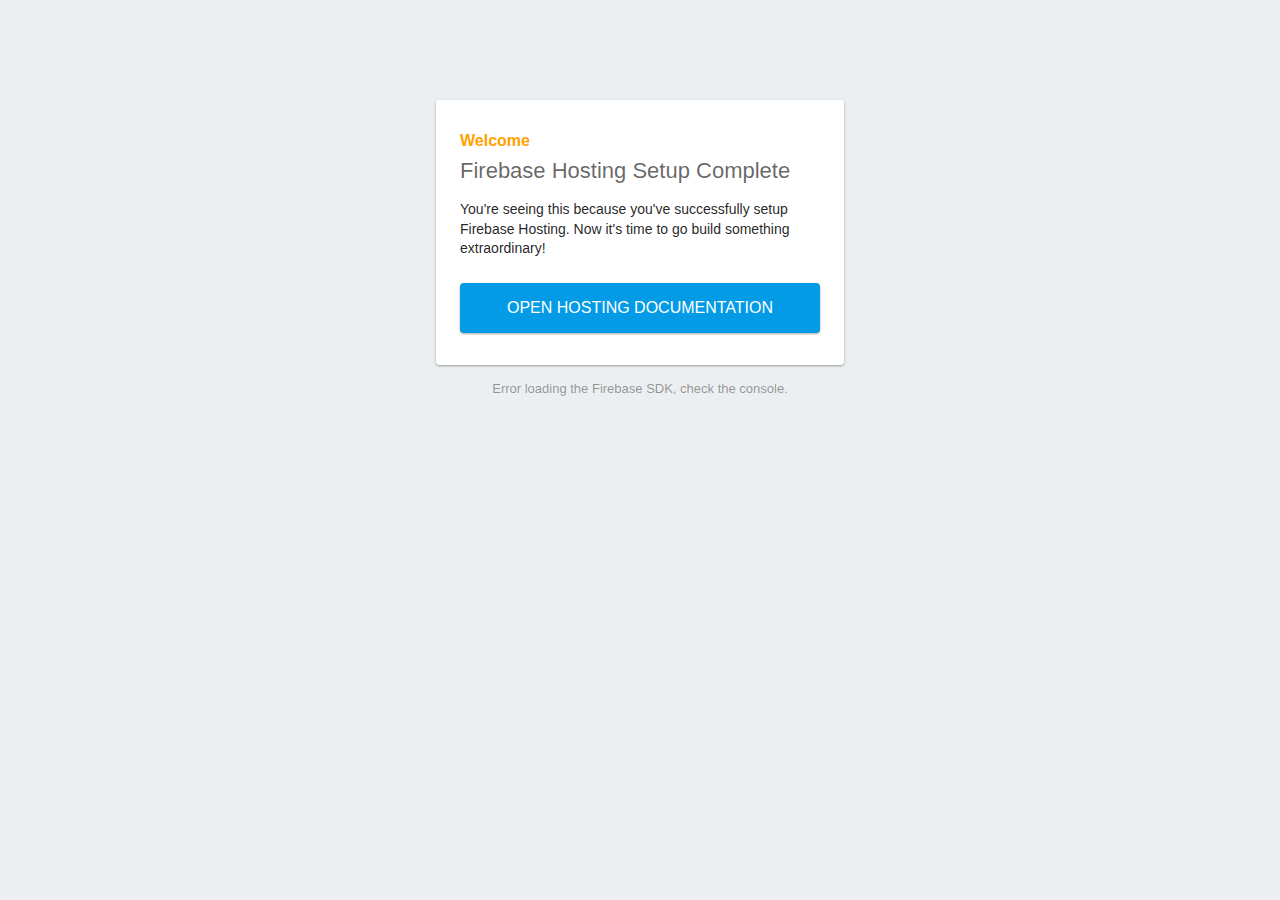
==== public/index.html @ d833c91b "updating" ====
<!DOCTYPE html>
<html>
  <head>
    <meta charset="utf-8">
    <meta name="viewport" content="width=device-width, initial-scale=1">
    <title>Welcome to Firebase Hosting</title>

    <!-- update the version number as needed -->
    <script defer src="/__/firebase/10.1.0/firebase-app-compat.js"></script>
    <!-- include only the Firebase features as you need -->
    <script defer src="/__/firebase/10.1.0/firebase-auth-compat.js"></script>
    <script defer src="/__/firebase/10.1.0/firebase-database-compat.js"></script>
    <script defer src="/__/firebase/10.1.0/firebase-firestore-compat.js"></script>
    <script defer src="/__/firebase/10.1.0/firebase-functions-compat.js"></script>
    <script defer src="/__/firebase/10.1.0/firebase-messaging-compat.js"></script>
    <script defer src="/__/firebase/10.1.0/firebase-storage-compat.js"></script>
    <script defer src="/__/firebase/10.1.0/firebase-analytics-compat.js"></script>
    <script defer src="/__/firebase/10.1.0/firebase-remote-config-compat.js"></script>
    <script defer src="/__/firebase/10.1.0/firebase-performance-compat.js"></script>
    <!-- 
      initialize the SDK after all desired features are loaded, set useEmulator to false
      to avoid connecting the SDK to running emulators.
    -->
    <script defer src="/__/firebase/init.js?useEmulator=true"></script>

    <style media="screen">
      body { background: #ECEFF1; color: rgba(0,0,0,0.87); font-family: Roboto, Helvetica, Arial, sans-serif; margin: 0; padding: 0; }
      #message { background: white; max-width: 360px; margin: 100px auto 16px; padding: 32px 24px; border-radius: 3px; }
      #message h2 { color: #ffa100; font-weight: bold; font-size: 16px; margin: 0 0 8px; }
      #message h1 { font-size: 22px; font-weight: 300; color: rgba(0,0,0,0.6); margin: 0 0 16px;}
      #message p { line-height: 140%; margin: 16px 0 24px; font-size: 14px; }
      #message a { display: block; text-align: center; background: #039be5; text-transform: uppercase; text-decoration: none; color: white; padding: 16px; border-radius: 4px; }
      #message, #message a { box-shadow: 0 1px 3px rgba(0,0,0,0.12), 0 1px 2px rgba(0,0,0,0.24); }
      #load { color: rgba(0,0,0,0.4); text-align: center; font-size: 13px; }
      @media (max-width: 600px) {
        body, #message { margin-top: 0; background: white; box-shadow: none; }
        body { border-top: 16px solid #ffa100; }
      }
    </style>
  </head>
  <body>
    <div id="message">
      <h2>Welcome</h2>
      <h1>Firebase Hosting Setup Complete</h1>
      <p>You're seeing this because you've successfully setup Firebase Hosting. Now it's time to go build something extraordinary!</p>
      <a target="_blank" href="https://firebase.google.com/docs/hosting/">Open Hosting Documentation</a>
    </div>
    <p id="load">Firebase SDK Loading&hellip;</p>

    <script>
      document.addEventListener('DOMContentLoaded', function() {
        const loadEl = document.querySelector('#load');
        // // 🔥🔥🔥🔥🔥🔥🔥🔥🔥🔥🔥🔥🔥🔥🔥🔥🔥🔥🔥🔥🔥🔥🔥🔥🔥🔥🔥🔥🔥🔥🔥
        // // The Firebase SDK is initialized and available here!
        //
        // firebase.auth().onAuthStateChanged(user => { });
        // firebase.database().ref('/path/to/ref').on('value', snapshot => { });
        // firebase.firestore().doc('/foo/bar').get().then(() => { });
        // firebase.functions().httpsCallable('yourFunction')().then(() => { });
        // firebase.messaging().requestPermission().then(() => { });
        // firebase.storage().ref('/path/to/ref').getDownloadURL().then(() => { });
        // firebase.analytics(); // call to activate
        // firebase.analytics().logEvent('tutorial_completed');
        // firebase.performance(); // call to activate
        //
        // // 🔥🔥🔥🔥🔥🔥🔥🔥🔥🔥🔥🔥🔥🔥🔥🔥🔥🔥🔥🔥🔥🔥🔥🔥🔥🔥🔥🔥🔥🔥🔥

        try {
          let app = firebase.app();
          let features = [
            'auth', 
            'database', 
            'firestore',
            'functions',
            'messaging', 
            'storage', 
            'analytics', 
            'remoteConfig',
            'performance',
          ].filter(feature => typeof app[feature] === 'function');
          loadEl.textContent = `Firebase SDK loaded with ${features.join(', ')}`;
        } catch (e) {
          console.error(e);
          loadEl.textContent = 'Error loading the Firebase SDK, check the console.';
        }
      });
    </script>
  </body>
</html>
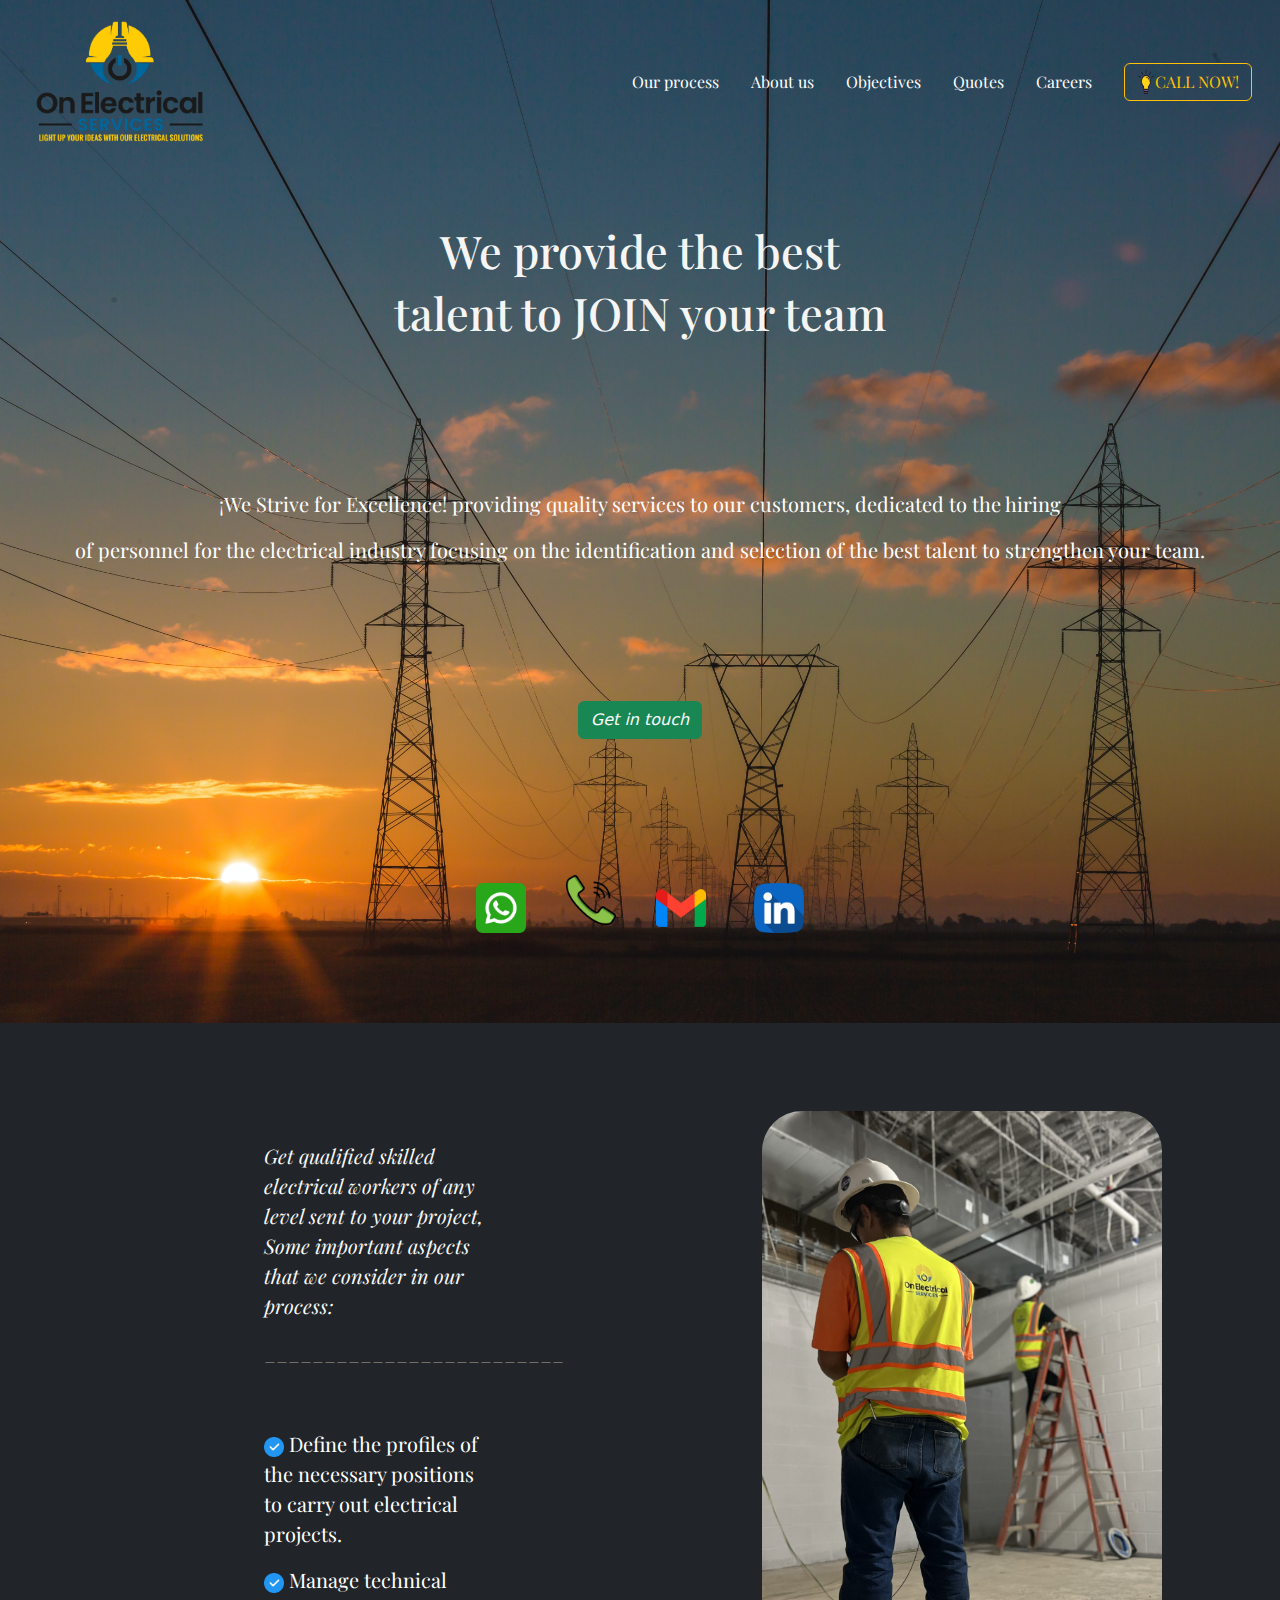
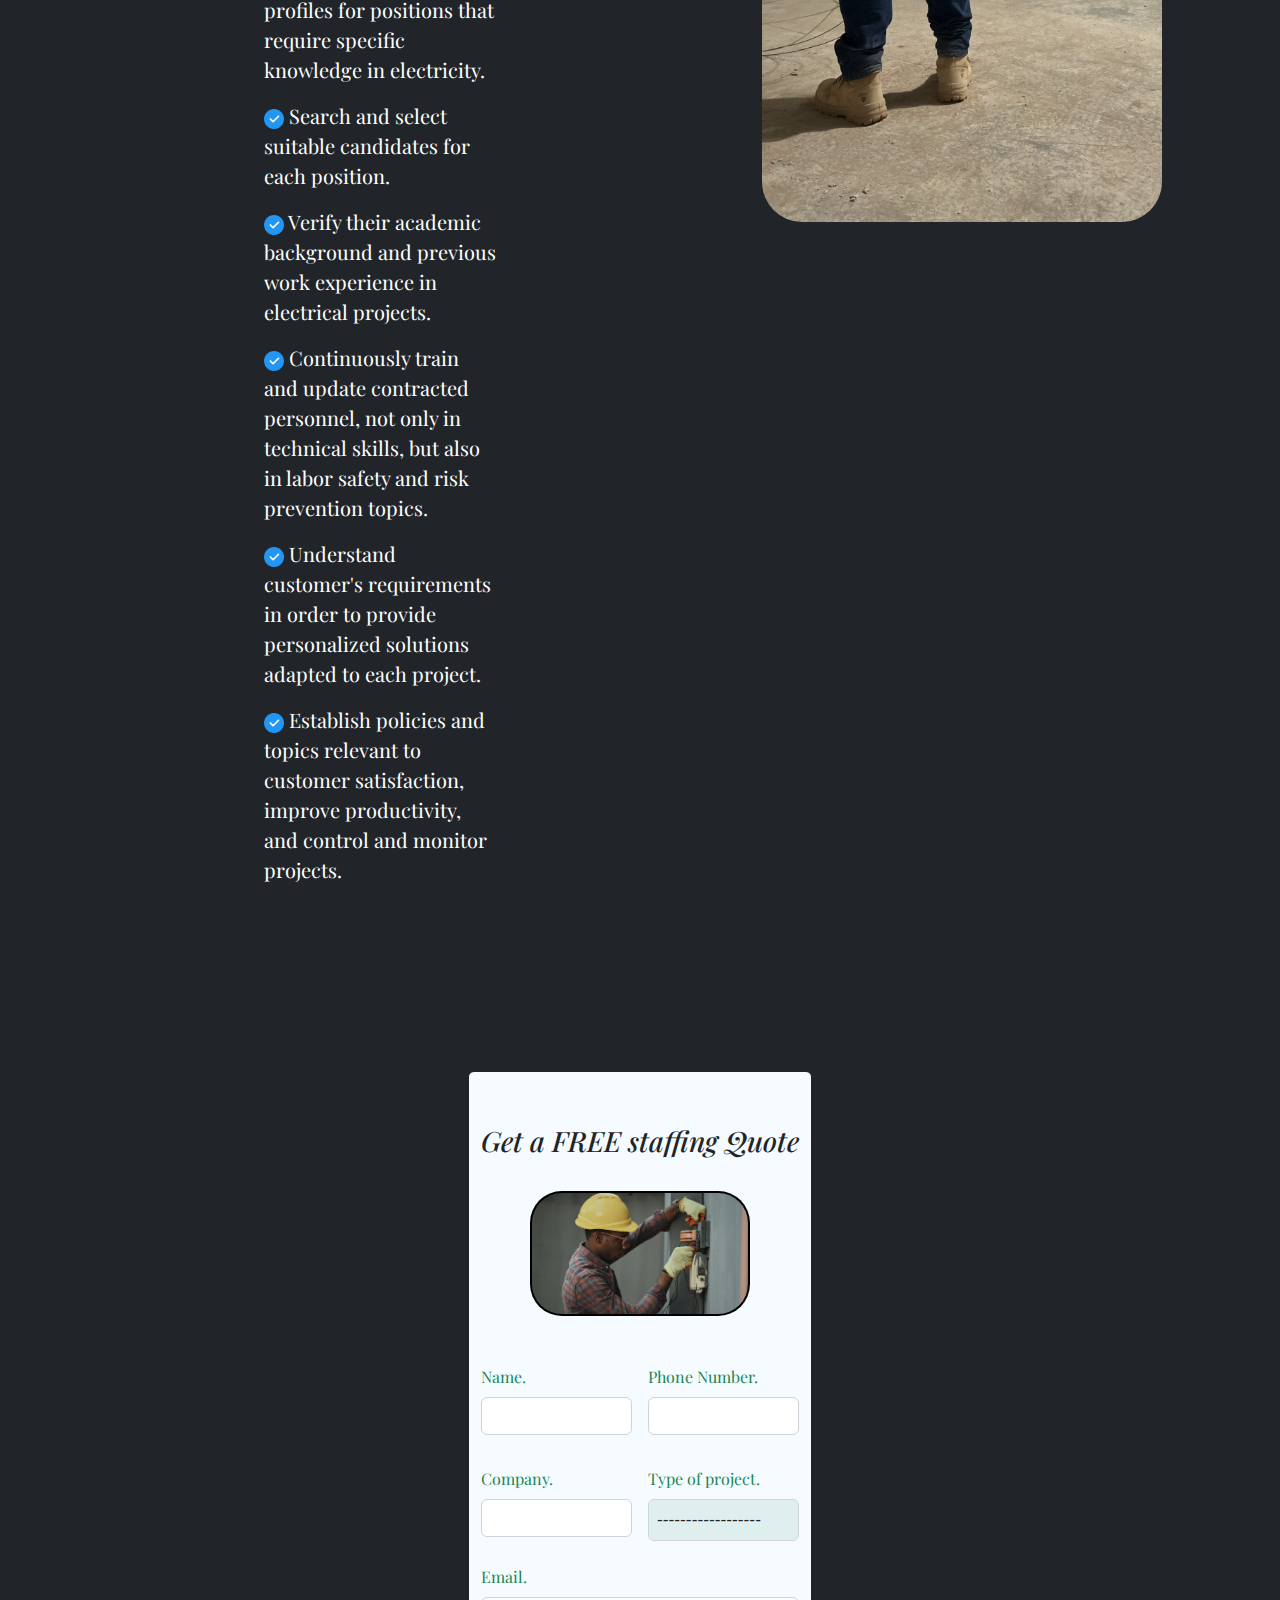
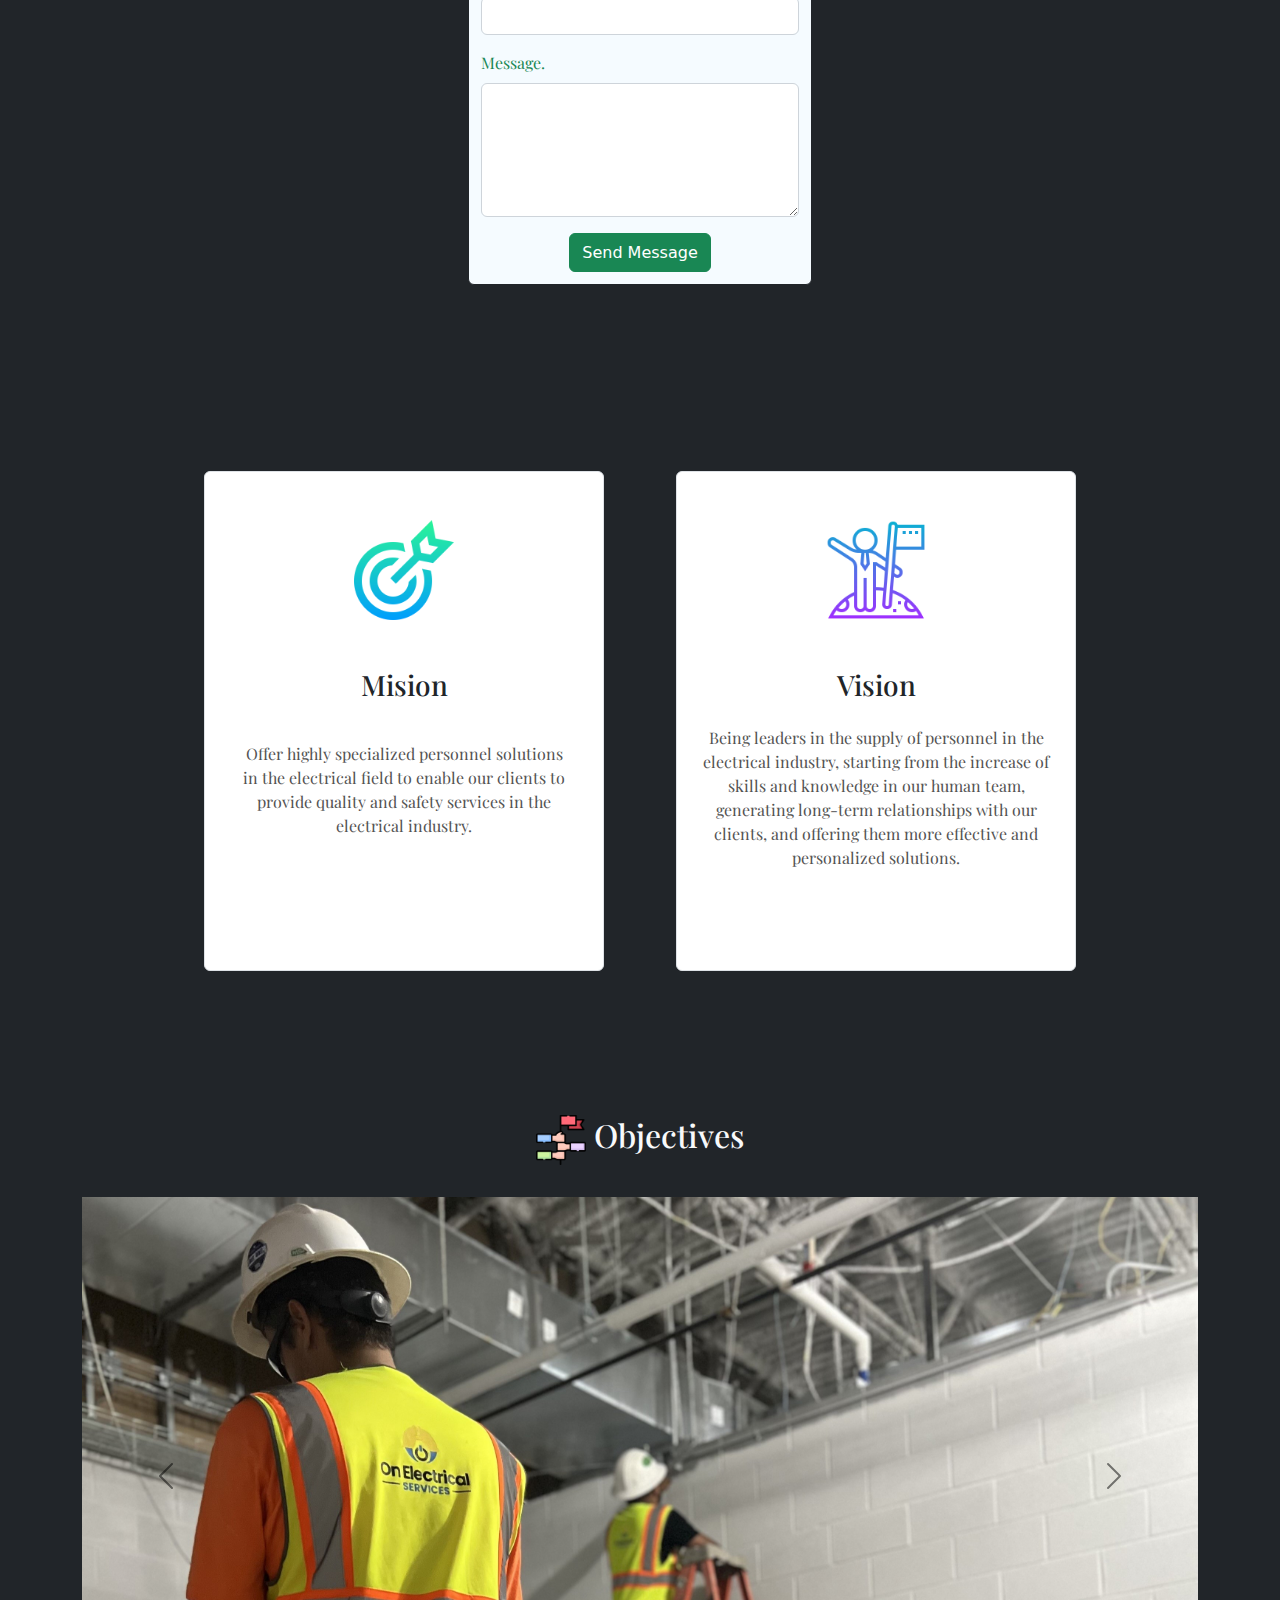
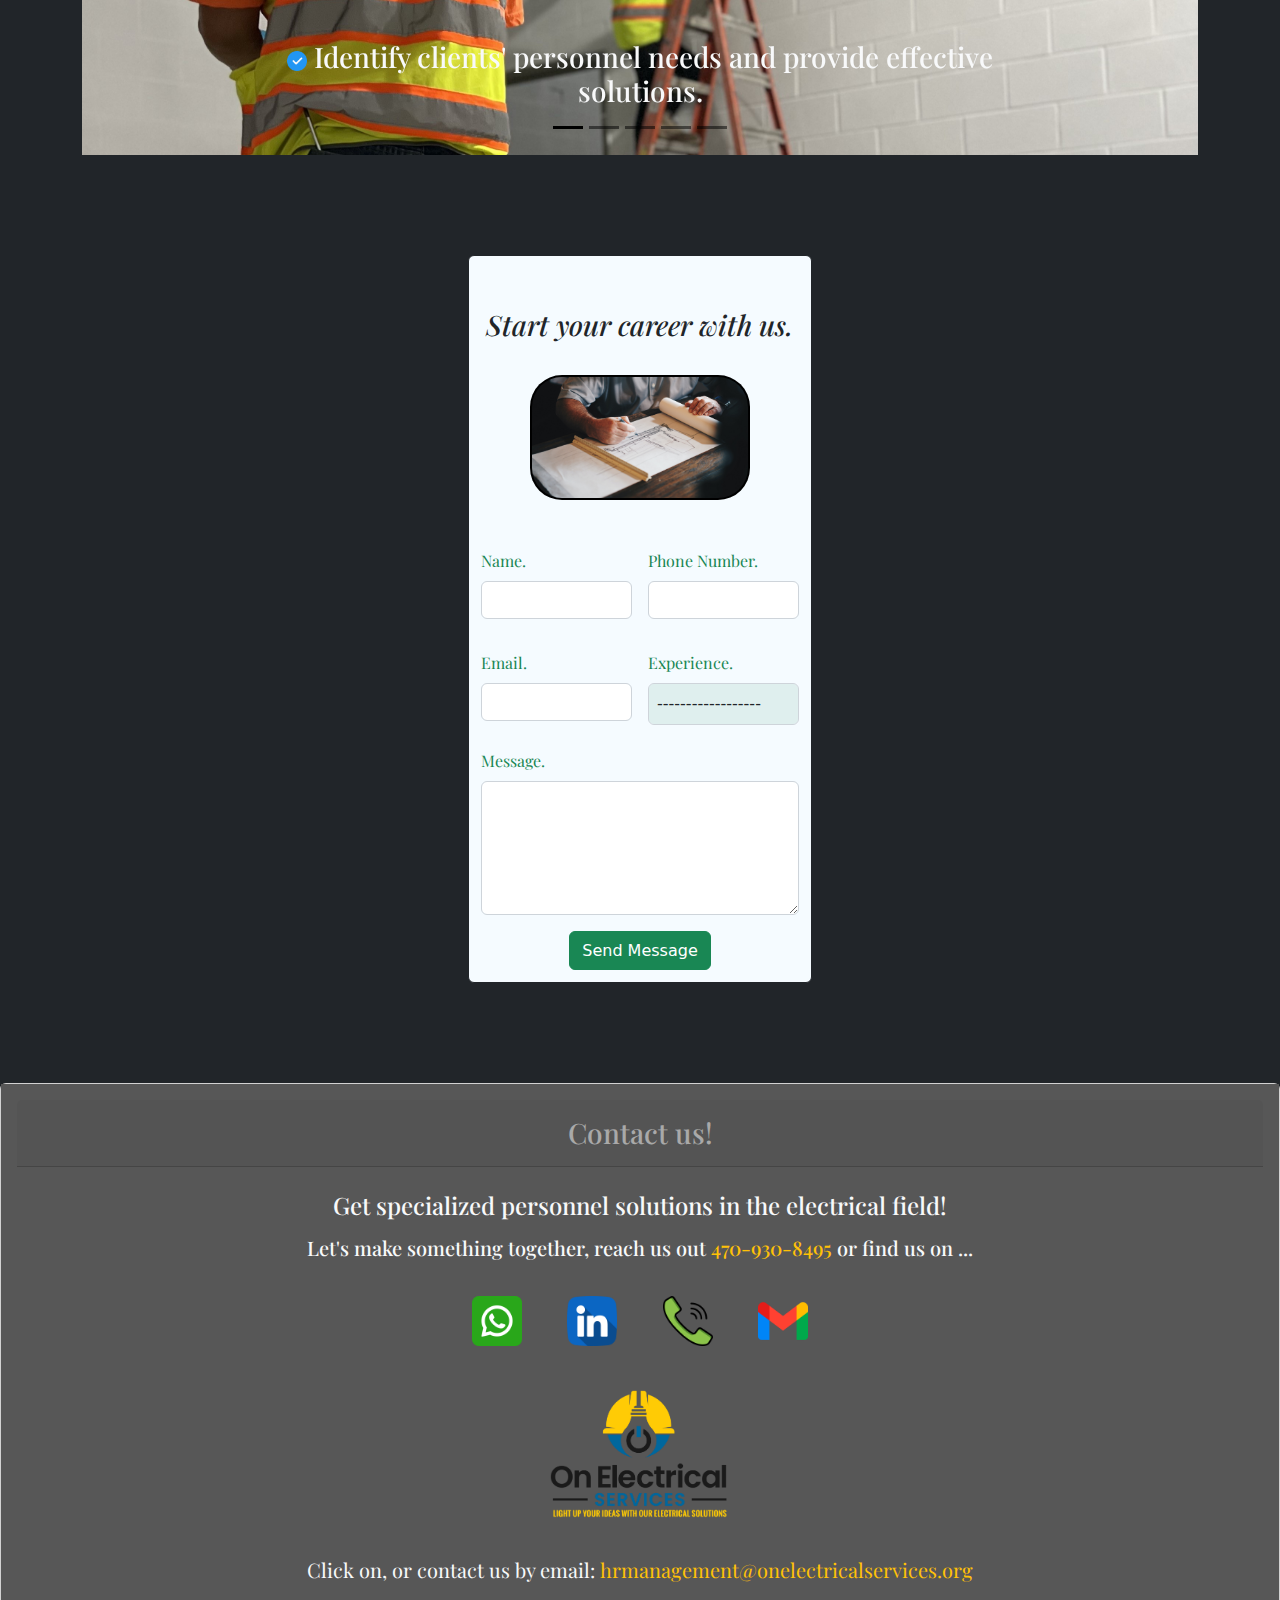
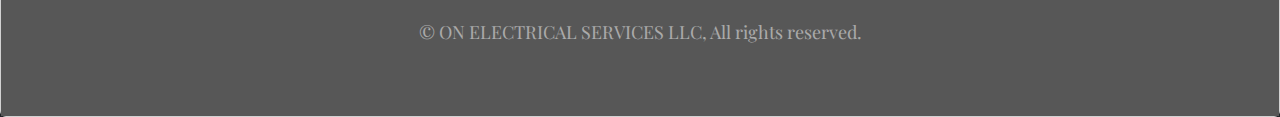
==== commit 49ac03d7: "updating" ====
--- a/public/index.html
+++ b/public/index.html
@@ -1,89 +1,501 @@
 <!DOCTYPE html>
-<html>
-  <head>
-    <meta charset="utf-8">
-    <meta name="viewport" content="width=device-width, initial-scale=1">
-    <title>Welcome to Firebase Hosting</title>
-
-    <!-- update the version number as needed -->
-    <script defer src="/__/firebase/10.1.0/firebase-app-compat.js"></script>
-    <!-- include only the Firebase features as you need -->
-    <script defer src="/__/firebase/10.1.0/firebase-auth-compat.js"></script>
-    <script defer src="/__/firebase/10.1.0/firebase-database-compat.js"></script>
-    <script defer src="/__/firebase/10.1.0/firebase-firestore-compat.js"></script>
-    <script defer src="/__/firebase/10.1.0/firebase-functions-compat.js"></script>
-    <script defer src="/__/firebase/10.1.0/firebase-messaging-compat.js"></script>
-    <script defer src="/__/firebase/10.1.0/firebase-storage-compat.js"></script>
-    <script defer src="/__/firebase/10.1.0/firebase-analytics-compat.js"></script>
-    <script defer src="/__/firebase/10.1.0/firebase-remote-config-compat.js"></script>
-    <script defer src="/__/firebase/10.1.0/firebase-performance-compat.js"></script>
-    <!-- 
-      initialize the SDK after all desired features are loaded, set useEmulator to false
-      to avoid connecting the SDK to running emulators.
-    -->
-    <script defer src="/__/firebase/init.js?useEmulator=true"></script>
-
-    <style media="screen">
-      body { background: #ECEFF1; color: rgba(0,0,0,0.87); font-family: Roboto, Helvetica, Arial, sans-serif; margin: 0; padding: 0; }
-      #message { background: white; max-width: 360px; margin: 100px auto 16px; padding: 32px 24px; border-radius: 3px; }
-      #message h2 { color: #ffa100; font-weight: bold; font-size: 16px; margin: 0 0 8px; }
-      #message h1 { font-size: 22px; font-weight: 300; color: rgba(0,0,0,0.6); margin: 0 0 16px;}
-      #message p { line-height: 140%; margin: 16px 0 24px; font-size: 14px; }
-      #message a { display: block; text-align: center; background: #039be5; text-transform: uppercase; text-decoration: none; color: white; padding: 16px; border-radius: 4px; }
-      #message, #message a { box-shadow: 0 1px 3px rgba(0,0,0,0.12), 0 1px 2px rgba(0,0,0,0.24); }
-      #load { color: rgba(0,0,0,0.4); text-align: center; font-size: 13px; }
-      @media (max-width: 600px) {
-        body, #message { margin-top: 0; background: white; box-shadow: none; }
-        body { border-top: 16px solid #ffa100; }
-      }
-    </style>
-  </head>
-  <body>
-    <div id="message">
-      <h2>Welcome</h2>
-      <h1>Firebase Hosting Setup Complete</h1>
-      <p>You're seeing this because you've successfully setup Firebase Hosting. Now it's time to go build something extraordinary!</p>
-      <a target="_blank" href="https://firebase.google.com/docs/hosting/">Open Hosting Documentation</a>
+<html lang="en">
+<head>
+    <meta charset="UTF-8">
+    <meta http-equiv="X-UA-Compatible" content="IE=edge">
+    <meta name="viewport" content="width=device-width, initial-scale=1.0">
+    <!--Favicon-->
+    <link rel="shortcut icon" href="./img-PF/favicono.png" type="image/x-icon">
+    <!--Mis estilos-->
+    <link rel="stylesheet" href="./style.css">
+    <!--Estilos de bootstrap-->
+    <link rel="stylesheet" href="./bootstrap-5.2.1-dist/css/bootstrap.min.css">
+
+    <title>ON ELECTRICAL SERVICES</title>
+    <style>
+      @import url('https://fonts.googleapis.com/css2?family=Playfair+Display&display=swap');
+      </style>
+</head>
+<body class="bg-dark">
+    <!--Navbar-->
+    <section>
+        <div class="backg" >
+            <!--Div del navbar-->
+            <div >
+                <style>
+                    @import url('https://fonts.googleapis.com/css2?family=Roboto:ital,wght@1,300&display=swap');
+                    </style>
+                <nav class="navbar navbar-expand-lg  ">
+                    <div class="container-fluid">
+                      <a class="navbar-brand" href="#"><img class="logo1 my-2 mx-4" src="./img-PF/LogoOES.png" alt=""></a>
+                      <button class="navbar-toggler" type="button" data-bs-toggle="collapse" data-bs-target="#navbarNavAltMarkup" aria-controls="navbarNavAltMarkup" aria-expanded="false" aria-label="Toggle navigation">
+                        <span class="navbar-toggler-icon"></span>
+                      </button>
+                      <div class="collapse navbar-collapse" id="navbarNavAltMarkup">
+                        <div class="navbar-nav ms-auto d-flex align-items-center">
+                          <a class="nav-link active text-white newfont fontz hoverbutton mx-2" href="#Ourprocess">Our process</a>
+                          <a class="nav-link active text-white fontz hoverbutton mx-2" href="#Aboutus">About us</a>
+                          <a class="nav-link active text-white fontz hoverbutton mx-2" href="#Objectives">Objectives</a>
+                          <a class="nav-link active text-white fontz hoverbutton mx-2" href="#Quotes">Quotes</a>
+                          <a class="nav-link active text-white fontz hoverbutton mx-2" href="#Careers">Careers</a>
+                          <div>
+                            <a href="tel:+14703143594"><button type="button" class="btn btn-outline-warning mx-3 d-flex fontz"> <img  class="bombilla" src="./img-PF/bombilla.png" alt=""> CALL NOW!</button></a>
+                            
+
+                          </div>
+                        </div>
+                      </div>
+                    </div>
+                  </nav>
+    
+            </div>
+
+            <!--div del banner-->
+            <div class="bannerwp">
+              <style>
+                @import url('https://fonts.googleapis.com/css2?family=Roboto:ital,wght@1,500&display=swap');
+                </style>
+                <!--Div del titulo del banner-->
+              <div class="text-center title">
+                <h1 class="title1">We provide the best</h1>
+                <h1 class="title1"> talent to JOIN your team</h1>
+              </div>
+              <!--div del parrafo del banner-->
+              <div class="parrafo">
+                <style>
+                  @import url('https://fonts.googleapis.com/css2?family=Roboto:ital,wght@1,300&display=swap');
+                  </style>
+                <p class="text-center parrafobanner">
+                  ¡We Strive for Excellence! providing quality services to our customers, dedicated to the hiring
+                 </p>
+                 <p class="text-center parrafobanner">
+                   of personnel for the electrical industry focusing on the identification and selection of the best talent to strengthen your team.
+                 </p>
+              </div>
+              <div> <!--Texto para el responsive-->
+                <p class="text-center parrafobanner_responsive">
+                  ¡We Strive for Excellence! providing quality services to our customers, dedicated to the hiring of personnel for the electrical industry focusing on the identification and selection of the best talent to strengthen your team.
+                 </p>
+              </div>
+              <!-- <div class="d-flex justify-content-center" >
+                <img class="icono1 " src="./img-PF/bombilla.png" alt="">
+              </div> -->
+              
+              <!-- <div class="parrafo2">
+                <p class="text-center parrafobanner">Our team of electricians works with you and your budget</p>
+                <p class="text-center parrafobanner">to provide you with practical and affordable electrical repairs and installations.</p>
+              </div> -->
+
+              <!-- <div class="parrafo3">
+                <h1 class=" text-center parrafobanner2"> ¡GET YOUR QUOTE!</h1>
+              </div> -->
+
+              <div class="d-flex justify-content-center buttongt ">
+                <button type="submit" class="btn btn-success newfont mbutton text-light"> <i class="material-icons  "> <a href="#message" class="text-light">Get in touch</a> </i> </button>
+
+            </div>
+
+              <div class="d-flex justify-content-center buttongt">
+                <a href="http://wa.me/14703143594" target="_blank" rel="noopener noreferrer"> <img class="img6 iconw m-4" src="./img-PF/whatsapp.png" alt=""></a>
+                <a href="tel:+14703143594" target="_blank" rel="noopener noreferrer"> <img class="img6 iconw m-3 " src="./img-PF/telefono.png" alt=""></a>
+                <a href="mailto:hrmanagement@onelectricalservices.org" target="_blank" rel="noopener noreferrer"> <img class="img6 iconw m-4" src="./img-PF/gmail.png" alt=""></a>
+                <a href="http://linkedin.com/in/paola-gutierrez-96a355288/" target="_blank" rel="noopener noreferrer"> <img class="img6 iconw m-4" src="./img-PF/linkedin.png" alt=""></a>
+              </div>
+
+            </div>
+
+
+        </div>
+
+    </section>
+
+    <section class="bg-dark">
+         <!--segundo banner con menciones y fotos-->
+
+    <section class=" m-5" id="Ourprocess">
+
+      <div class="w-100 bg-dark my-5 mx-3 rounded fontz1 d-flex flex-wrap">
+        <div class="widthmention1 paddingchecks1 align-items-center">
+          <div class="paddingchecks1">
+            <div class="">
+              <p class="text-light"> <i> Get qualified skilled electrical workers of any level sent to your project, Some important aspects that we consider in our process: </i></p>
+             </div>
+
+             <div>
+              <p class=" text-center">_________________________</p>
+             </div>
+             <div class="ldivisora">
+              <p class="ldivisora">__________________________________</p>
+             </div>
+  
+             <div class="fontz12">
+              <p> <img class="iconcheck" src="./img-PF/comprobar.png" alt=""> Define the profiles of the necessary positions to carry out electrical projects.</p>
+  
+             </div>
+             <div class="fontz12">
+              <p> <img class="iconcheck" src="./img-PF/comprobar.png" alt=""> Manage technical profiles for positions that require specific knowledge in electricity.</p>
+  
+             </div>
+             <div class="fontz12">
+              <p> <img class="iconcheck" src="./img-PF/comprobar.png" alt=""> Search and select suitable candidates for each position.</p>
+  
+             </div>
+             <div class="fontz12">
+              <p> <img class="iconcheck" src="./img-PF/comprobar.png" alt=""> Verify their academic background and previous work experience in electrical projects.</p>
+  
+             </div>
+             <div class="fontz12">
+              <p> <img class="iconcheck" src="./img-PF/comprobar.png" alt=""> Continuously train and update contracted personnel, not only in technical skills, but also in labor safety and risk prevention topics.</p>
+  
+             </div>
+             <div class="fontz12">
+              <p> <img class="iconcheck" src="./img-PF/comprobar.png" alt=""> Understand customer's requirements in order to provide personalized solutions adapted to each project.</p>
+  
+             </div>
+             <div class="fontz12">
+              <p> <img class="iconcheck" src="./img-PF/comprobar.png" alt=""> Establish policies and topics relevant to customer satisfaction, improve productivity, and control and monitor projects.</p>
+  
+             </div>
+
+          </div>
+
+
+        </div>
+
+        <div class="widthmention2 paddingchecks2 ms-auto">
+          <div class="d-flex align-items-center">
+            <div class="fontz12 d-flex align-items-center m-auto">
+              <img class=" d-flex align-items-center imagechecks" src="./img-PF/Electrician1.jpg" alt="">
+    
+             </div>
+
+          </div>
+  
+  
+  
+        </div>
+        
+      </div>
+
+
+    </section>
+
+    <section class="marginsam" id="Quotes">
+
+      <div class=" my-5 mx-3 rounded">
+       <!--SEND ME A MESSAGE-->
+        <!--backcolorgt estilo de color blanco al rededor-->
+      <div class="" id="message">
+        <div class="d-flex justify-content-center">
+            <div class="wsize border border-dark rounded marginsam p-1 backcolorcardsm">
+                <div class="d-flex justify-content-center">
+                    <h3 class="newfont mt-5"> <i class=""> Get a FREE staffing Quote</i></h3>
+                </div>
+                <div class="d-flex justify-content-center">
+                    <div>
+                        <img class="logosize rounded-5" src="./img-PF/ELECTRICIDAD 3.jpg" alt="">
+                    </div>
+                </div>
+                <form action="https://getform.io/f/5cc10ccd-f382-44fd-9d5e-fa6cb56dab31" method="POST">
+                  <div class="my-3 d-flex">
+                    <div class="w-50 m-2">
+                        <label for="exampleInputname1" class="form-label newfont text-success">Name.</label>
+                        <input type="text" class="form-control" id="name" aria-describedby="namelHelp" name="name" >
+                    </div>
+                    <div class="w-50 m-2">
+                        <label for="exampleInputname1" class="form-label newfont text-success">Phone Number.</label>
+                        <input type="text" class="form-control" id="name" aria-describedby="namelHelp" name="phoneNumber" >
+                    </div>
+                    
+                    <!-- <div id="textHelp" class="form-text">We'll never share your email with anyone else.</div> -->
+                  </div>
+
+                  <div class="my-3 d-flex">
+                    <div class="w-50 m-2">
+                        <label for="exampleInputname1" class="form-label newfont text-success">Company.</label>
+                        <input type="text" class="form-control" id="name" aria-describedby="namelHelp" name="Company" >
+                    </div>
+
+                    <div class="w-50 m-2">
+                        <label for="exampleInputname1" class="form-label newfont text-success">Type of project.</label>
+                        <select type="text" class="form-control bg-success p-2 text-dark bg-opacity-10" id="name" aria-describedby="namelHelp" name="typeofproject"  >
+                          <option class="newfont1" value="">------------------</option>
+
+                          <option class="newfont1" value="">Industrial</option>
+                          <option class="newfont1" value="">Comercial</option>
+                          <option class="newfont1" value="">Other</option>
+                        </select>
+                    </div>
+                    
+                  
+                    
+                    <!-- <div id="textHelp" class="form-text">We'll never share your email with anyone else.</div> -->
+                  </div>
+                  <div class="my-3">
+                    <div class="m-2">
+                        <label for="exampleInputname1" class="form-label newfont text-success">Email.</label>
+                        <input type="text" class="form-control" id="name" aria-describedby="namelHelp" name="email" >
+
+                    </div>
+                  </div>
+
+
+
+
+                  <div class="my-3">
+                    <div class="m-2">
+                        <label for="exampleFormControlTextarea1" class="form-label newfont text-success">Message.</label>
+                <textarea class="form-control" id="description" name="message" rows="5" placeholder=" "></textarea>
+
+                    </div>
+                  </div>
+                  <div class="d-flex justify-content-center ">
+                    <button type="submit" class="btn btn-success newfont mb-2"> <i class="material-icons newfont "></i> Send Message </button>
+
+                </div>
+                </form>
+            </div>
+        </div>
     </div>
-    <p id="load">Firebase SDK Loading&hellip;</p>
-
-    <script>
-      document.addEventListener('DOMContentLoaded', function() {
-        const loadEl = document.querySelector('#load');
-        // // 🔥🔥🔥🔥🔥🔥🔥🔥🔥🔥🔥🔥🔥🔥🔥🔥🔥🔥🔥🔥🔥🔥🔥🔥🔥🔥🔥🔥🔥🔥🔥
-        // // The Firebase SDK is initialized and available here!
-        //
-        // firebase.auth().onAuthStateChanged(user => { });
-        // firebase.database().ref('/path/to/ref').on('value', snapshot => { });
-        // firebase.firestore().doc('/foo/bar').get().then(() => { });
-        // firebase.functions().httpsCallable('yourFunction')().then(() => { });
-        // firebase.messaging().requestPermission().then(() => { });
-        // firebase.storage().ref('/path/to/ref').getDownloadURL().then(() => { });
-        // firebase.analytics(); // call to activate
-        // firebase.analytics().logEvent('tutorial_completed');
-        // firebase.performance(); // call to activate
-        //
-        // // 🔥🔥🔥🔥🔥🔥🔥🔥🔥🔥🔥🔥🔥🔥🔥🔥🔥🔥🔥🔥🔥🔥🔥🔥🔥🔥🔥🔥🔥🔥🔥
-
-        try {
-          let app = firebase.app();
-          let features = [
-            'auth', 
-            'database', 
-            'firestore',
-            'functions',
-            'messaging', 
-            'storage', 
-            'analytics', 
-            'remoteConfig',
-            'performance',
-          ].filter(feature => typeof app[feature] === 'function');
-          loadEl.textContent = `Firebase SDK loaded with ${features.join(', ')}`;
-        } catch (e) {
-          console.error(e);
-          loadEl.textContent = 'Error loading the Firebase SDK, check the console.';
-        }
-      });
-    </script>
-  </body>
-</html>
+
+      </div>
+
+
+    </section>
+
+
+    <!--mision y vision-->
+    <section class="marginmyv" id="Aboutus">
+      <div class="bg-dark m-5">
+        <style> @import url('https://fonts.googleapis.com/css2?family=Inika:wght@700&display=swap'); </style>
+        <div class="d-flex justify-content-around flex-wrap">
+
+            <!--mision-->
+            <div class="card m-3 border border-info-subtle" style="width: 400px; height: 500px;">
+              <div class="d-flex justify-content-center my-5">
+                <img style="width: 100px; height: 100px;" src="./img-PF/mision.png" alt="">
+              </div>
+                <div class="backcolorcard d-flex justify-content-center align-items-center text-center">
+                  <h3 class=" card-title newfont text-dark">Mision</h3>
+                </div>
+                <div class="card-body">
+                  <div>
+                    <p class="newfont1 text-center p-3"> Offer highly specialized personnel solutions in the electrical field to enable our clients to provide quality and safety services in the electrical industry. </p>
+
+                  </div>
+
+                </div>
+              </div>
+
+              <!--vision-->
+              <div class="  card m-3 border border-info-subtle" style="width: 400px; height: 500px;">
+                <div class="d-flex justify-content-center my-5">
+                  <img style="width: 100px; height: 100px;" src="./img-PF/vision.png" alt="">
+                </div>
+                <div class=" backcolorcard d-flex justify-content-center align-items-center text-center">
+                  <h3 class=" card-title newfont text-dark">Vision</h3>
+                </div>
+                <div class="">
+                  <div>
+                    <p class="newfont1 text-center p-3"> Being leaders in the supply of personnel in the electrical industry, starting from the increase of skills and knowledge in our human team, generating long-term relationships with our clients, and offering them more effective and personalized solutions. </p>
+                  </div>
+
+                </div>
+              </div>
+      
+        </div>
+      
+      </div>
+      
+    </section>
+
+    <!--Carrusel Objetivos-->
+
+   <section class="m-5" id="Objectives">
+    <div class="container my-5">
+      <div class="d-flex justify-content-center m-3" >
+        <h2 class="newfont text-light"> <img class="my-2" style="width: 50px; height: 50px;" src="./img-PF/obj2.png" alt=""> Objectives</h2>
+      </div>
+      <div id="carouselExampleDark" class="carousel carousel-dark slide" data-bs-ride="carousel">
+        <div class="carousel-indicators">
+          <button type="button" data-bs-target="#carouselExampleDark" data-bs-slide-to="0" class="active" aria-current="true" aria-label="Slide 1"></button>
+          <button type="button" data-bs-target="#carouselExampleDark" data-bs-slide-to="1" aria-label="Slide 2"></button>
+          <button type="button" data-bs-target="#carouselExampleDark" data-bs-slide-to="2" aria-label="Slide 3"></button>
+          <button type="button" data-bs-target="#carouselExampleDark" data-bs-slide-to="3" aria-label="Slide 4"></button>
+          <button type="button" data-bs-target="#carouselExampleDark" data-bs-slide-to="4" aria-label="Slide 5"></button>
+        </div>
+        <div class="carousel-inner">
+          <div class="carousel-item active" data-bs-interval="7000">
+            <img src="./img-PF/ELEC4.jpg" class="d-block w-100" alt="...">
+            <div class="carousel-caption d-none d-md-block">
+              <h5><img src="./img-PF/" alt=""></h5>
+              <h3 class="text-light newfont1"> <img class="iconcheck" src="./img-PF/comprobar.png" alt=""> Identify clients' personnel needs and provide effective solutions.</h3>
+            </div>
+          </div>
+          <div class="carousel-item" data-bs-interval="2000">
+            <img src="./img-PF/ELEC2.jpg" class="d-block w-100" alt="...">
+            <div class="carousel-caption d-none d-md-block">
+              <h5></h5>
+              <h3 class="text-light newfont1" ><img class="iconcheck" src="./img-PF/comprobar.png" alt=""> Form a team of professionals specialized in the electrical industry to guarantee the quality of the work provided.</h3>
+            </div>
+          </div>
+          <div class="carousel-item">
+            <img src="./img-PF/ELEC5.jpg" class="d-block w-100" alt="...">
+            <div class="carousel-caption d-none d-md-block">
+              <h5></h5>
+              <h3 class="text-light newfont1"><img class="iconcheck" src="./img-PF/comprobar.png" alt=""> Provide excellent customer service by providing appropriate technical advice for the development of their projects.</h3>
+            </div>
+          </div>
+          <div class="carousel-item">
+            <img src="./img-PF/ELEC6.jpg" class="d-block w-100" alt="...">
+            <div class="carousel-caption d-none d-md-block">
+              <h5></h5>
+              <h3 class="text-light newfont1"><img class="iconcheck" src="./img-PF/comprobar.png" alt=""> Increase our presence in the national market by establishing long-term relationships with the main companies in the electrical industry.</h3>
+            </div>
+          </div>
+          <div class="carousel-item">
+            <img src="./img-PF/ELEC7.jpg" class="d-block w-100" alt="...">
+            <div class="carousel-caption d-none d-md-block">
+              <h5></h5>
+              <h3 class="text-light newfont1"><img class="iconcheck" src="./img-PF/comprobar.png" alt=""> Promote labor safety policies in each of the projects developed and comply with established legal regulations.</h3>
+            </div>
+          </div>
+        </div>
+        <button class="carousel-control-prev" type="button" data-bs-target="#carouselExampleDark" data-bs-slide="prev">
+          <span class="carousel-control-prev-icon" aria-hidden="true"></span>
+          <span class="visually-hidden">Previous</span>
+        </button>
+        <button class="carousel-control-next" type="button" data-bs-target="#carouselExampleDark" data-bs-slide="next">
+          <span class="carousel-control-next-icon" aria-hidden="true"></span>
+          <span class="visually-hidden">Next</span>
+        </button>
+      </div>
+  
+     </section>
+
+    </div>
+
+    <section class="marginsam  " id="Careers">
+
+      <div class=" my-5 mx-3 rounded">
+       <!--SEND ME A MESSAGE-->
+        
+      <div class="" id="message">
+        <div class="d-flex justify-content-center">
+            <div class="wsize border border-dark rounded marginsam p-1 backcolorcardsm ">
+                <div class="d-flex justify-content-center">
+                    <h3 class="newfont mt-5"> <i class=""> Start your career with us.</i></h3>
+                </div>
+                <div class="d-flex justify-content-center">
+                    <div>
+                        <img class="logosize rounded-5" src="./img-PF/ELECTRICIDAD5.jpg" alt="">
+                    </div>
+                </div>
+                <form action="https://getform.io/f/5cc10ccd-f382-44fd-9d5e-fa6cb56dab31" method="POST">
+                  <div class="my-3 d-flex">
+                    <div class="w-50 m-2">
+                        <label for="exampleInputname1" class="form-label newfont text-success">Name.</label>
+                        <input type="text" class="form-control" id="name" aria-describedby="namelHelp" name="name" >
+                    </div>
+                    <div class="w-50 m-2">
+                        <label for="exampleInputname1" class="form-label newfont text-success">Phone Number.</label>
+                        <input type="text" class="form-control" id="name" aria-describedby="namelHelp" name="phoneNumber" >
+                    </div>
+                    
+                    <!-- <div id="textHelp" class="form-text">We'll never share your email with anyone else.</div> -->
+                  </div>
+
+                  <div class="my-3 d-flex">
+                    <div class="w-50 m-2">
+                        <label for="exampleInputname1" class="form-label newfont text-success">Email.</label>
+                        <input type="text" class="form-control" id="name" aria-describedby="namelHelp" name="Email" >
+                    </div>
+
+                    <div class="w-50 m-2">
+                        <label for="exampleInputname1" class="form-label newfont text-success">Experience.</label>
+                        <select type="text" class="form-control bg-success p-2 text-dark bg-opacity-10" id="name" aria-describedby="namelHelp" name="experience"  >
+                          <option class="newfont1" value="">------------------</option>
+
+                          <option class="newfont1" value="">0-1 Years</option>
+                          <option class="newfont1" value="">1-2 Years</option>
+                          <option class="newfont1" value="">2-5 Years</option>
+                          <option class="newfont1" value="">5 Years or more </option>
+                        </select>
+                    </div>
+                    
+                  
+                    
+                    <!-- <div id="textHelp" class="form-text">We'll never share your email with anyone else.</div> -->
+                  </div>
+
+                  <div class="my-3">
+                    <div class="m-2">
+                        <label for="exampleFormControlTextarea1" class="form-label newfont text-success">Message.</label>
+                <textarea class="form-control" id="description" name="message" rows="5" placeholder=" "></textarea>
+
+                    </div>
+                  </div>
+                  <div class="d-flex justify-content-center ">
+                    <button type="submit" class="btn btn-success newfont mb-2"> <i class="material-icons newfont "></i> Send Message </button>
+
+                </div>
+                </form>
+            </div>
+        </div>
+    </div>
+
+      </div>
+
+
+    </section>
+
+      
+    </section>
+
+
+
+
+    <!--Footer text-white-50-->
+<section>
+  <div> 
+    <div class="card">
+      <div class="bgft p-3">
+          <h3 class=" card-header text-center newfont1 text-white-50 p-3 ">Contact us!</h3>
+              <div class="card-body">
+                  <h4 class="card-title principalFF text-center m-2 titleresp newfont1 text-light">Get specialized personnel solutions in the electrical field!</h4>
+                  <h5 class="card-text principalFF text-center text-success m-3 subtitleresp newfont1 text-light">Let's make something together, reach us out <a href=""><p class="subtitleresp newfont1 text-warning displine">470-930-8495</p></a> or find us on ...</h5>
+                  <div class="d-flex justify-content-center align-items-center flex-wrap">
+                    <div"> <!-- redshover -->
+                <a href="http://wa.me/14703143594" target="_blank" rel="noopener noreferrer"> <img class=" imgredsocial imgredresp" src="./img-PF/whatsapp.png" alt=""></a>
+                <a href="http://linkedin.com/in/paola-gutierrez-96a355288/" target="_blank" rel="noopener noreferrer"><img class="imgredsocial imgredresp" src="./img-PF/linkedin.png" alt="error de cargue"></a>
+                <a href="tel:+14703143594" target="_blank" rel="noopener noreferrer"> <img class="imgredsocial  imgredresp" src="./img-PF/telefono.png" alt=""></a>
+                <a href="mailto:hrmanagement@onelectricalservices.org" target="_blank" rel="noopener noreferrer"> <img class="imgredsocial  imgredresp" src="./img-PF/gmail.png" alt=""></a>
+                </div>
+                <div class="d-flex justify-content-center m-4 ">
+                  <a class="navbar-brand" href="#"><img class="logo2" src="./img-PF/LogoOES.png" alt=""></a>
+
+                </div>
+                    <div>
+                        <h5 class="footersubtitle principalFF footersubresp text-center newfont1 text-light ">Click on, or contact us by email: <a href="mailto:hrmanagement@onelectricalservices.org"><p class="subtitleresp newfont1 text-warning displine"> hrmanagement@onelectricalservices.org</p></a></h5>
+                        <h5 class="footersubtitle1 principalFF footersubresp2 text-center newfont1 text-white-50"> © ON ELECTRICAL SERVICES LLC, All rights reserved. </h5>
+
+                    </div>
+
+<!--                   <a href="#" class="btn btn-primary principalFF">Go somewhere</a> -->
+                </div>
+        </div>
+
+    </div>
+
+
+</div>
+
+  </div>
+</section>
+    
+
+<!--Acciones de JS de bootstrap-->
+    <script src="./bootstrap-5.2.1-dist/js/bootstrap.min.js"></script>
+    <script src="./javascript.js"></script>
+</body>
+</html>--- a/public/style.css
+++ b/public/style.css
@@ -0,0 +1,500 @@
+/* Estilos de la navbar*/
+a {
+    text-decoration: none !important;
+}
+
+.backg {
+    background-image: url(img-PF/banner.jpg) !important;
+    background-size: cover;
+    width: 100%;
+}
+
+
+@media (min-width: 980px) {
+    .bannerwp {
+        width: 100%;
+        height: 800px;
+    } 
+}
+
+@media (max-width: 980px) {
+    .bannerwp {
+        width: 100%;
+        height: 500px;
+    } 
+
+}
+
+.bombilla {
+    width: 18px;
+}
+
+.hoverbutton:hover{
+    color: gray!important ;
+}
+
+.fontz {
+    font-family: 'Playfair Display', serif!important;
+    font-size: 16px !important;
+}
+/*Media query para volver responsive el banner*/
+
+/*Pantalla grande*/
+@media (min-width: 980px){
+    .title1 {
+        font-family: 'Playfair Display', serif!important;
+        font-size: 45px !important;
+        color: whitesmoke;
+    }
+
+    .title {
+        margin-top: 60px;
+    }
+
+    .parrafobanner {
+        font-family: 'Playfair Display', serif!important;
+        font-size: 20px !important;
+    }
+
+    .parrafo {
+        margin-top: 150px;
+        font-family: 'Playfair Display', serif!important;
+        color:#ffffff ;
+    }
+
+    .parrafobanner_responsive{
+        width: 0%;
+        font-size: 0%;
+
+    }
+    .icono1 {
+        margin-top: 50px;
+        width: 200px;
+    }
+    .parrafo2 {
+        margin-top: 120px;
+        font-family: 'Playfair Display', serif!important;
+        color:#ffffff ;
+    
+    }
+    .parrafo3 {
+        margin-top: 160px;
+        font-family: 'Playfair Display', serif!important;
+        color:#ffffff ;
+    
+    }
+    .parrafobanner2 {
+        font-family: 'Playfair Display', serif!important;
+        font-size: 36px !important;
+        color: white;
+        letter-spacing: 0;
+        text-shadow: -1px -1px 1px #0b60a9, 1px -1px 1px #0b60a9, -1px 1px 1px #0b60a9, 1px 1px 1px #0b60a9;
+    
+    }
+    .iconw{
+        width: 50px;
+    }
+
+    .iconw:hover{
+        width: 56px;
+    }
+    .logo1 {
+        width: 170px;
+    
+    }
+    
+    .buttongt{
+        margin-top: 120px;
+    }
+    .displine {
+        display: inline;
+    }
+}
+
+/*segundo banner con menciones y fotos*/
+/*Pantalla pequeña*/
+@media (max-width: 980px){
+    .widthmention1{
+        width: 100%;
+    }
+    .widthmention2{
+        width: 100%;
+    }
+
+    .iconcheck{
+        width: 20px;
+    }
+
+    .ldivisora{
+        color: #f5fbff;
+    }
+    
+    .paddingchecks1{
+        padding-left: 10px;
+        padding-top: 20px;
+        padding-right: 15px;
+        padding-bottom: 20px;
+    }
+    .paddingchecks2{
+        padding-left: 0px;
+        padding-top: 0px;
+        padding-right: 25px;
+        padding-bottom: 0px;
+    }
+    
+    .imagechecks{
+        width: 240px;
+        border-radius: 40px;
+    }
+    .title1 {
+        font-family: 'Playfair Display', serif!important;
+        font-size: 26px !important;
+        color: whitesmoke;
+    }
+
+    .title {
+        margin-top: 50px;
+    }
+
+    .parrafobanner {
+       /*  font-family: 'Roboto', sans-serif !important;
+        font-size: 14px !important; */
+        width: 0%;
+        font-size: 0%;
+    }
+
+    .parrafo {
+        /* margin-top: 26px;
+        font-family: 'Roboto', sans-serif !important;
+        color:#ffffff ; */
+        width: 0%;
+        font-size: 0%;
+    }
+
+    .mbutton{
+        margin-bottom: 30px;
+    }
+
+    .parrafobanner_responsive{
+        font-family: 'Playfair Display', serif!important;
+        font-size: 14px !important;
+        color: whitesmoke;
+        padding-left: 10px;
+        padding-right: 10px;
+        margin-bottom: 40px;
+    }
+    .icono1 {
+        margin-top: 20px;
+        width: 70px;
+    }
+    .parrafo2 {
+        width: 0%;
+        font-size: 0%;
+
+    
+    }
+    .parrafo3 {
+        margin-top: 26px;
+        font-family: 'Playfair Display', serif!important;
+        color:#ffffff ;
+    
+    }
+    .parrafobanner2 {
+        font-family: 'Playfair Display', serif!important;
+        font-size: 24px !important;
+        color: white;
+        letter-spacing: 0;
+        text-shadow: -1px -1px 1px #0b60a9, 1px -1px 1px #0b60a9, -1px 1px 1px #0b60a9, 1px 1px 1px #0b60a9;
+    
+    }
+    .iconw{
+        width: 36px;
+    }
+
+    .logo1{
+        width: 130px;
+        margin-left: 0px !important;
+
+}
+.displine {
+    display: inline;
+}
+
+.fontz12{
+    color: #f5fbff;
+}
+
+
+
+  
+}
+
+/*pantalla grande*/
+@media (min-width: 980px){
+
+.widthmention1{
+    width: 50%;
+}
+.widthmention2{
+    width: 50%;
+}
+.ldivisora{
+    color: #212529;
+    width: 0%;
+}
+    
+.iconm {
+    transform: translateY(0);
+    transition: all .4s ease;
+}
+
+:hover .iconm {
+    transform: rotateY(-10px);
+}
+
+.backcolorcards1 {
+    background-color: #ffffff;
+}
+
+.backcolorcardsm {
+    background-color: #f5fbff;
+}
+
+.backcolorgt{
+    background-color: aliceblue;
+}
+
+.logosize{
+    width: 240px;
+    background-color: black;
+    margin: 25px;
+    padding: 2px;
+}
+
+.fontz1 {
+    font-family: 'Playfair Display', serif!important;
+    font-size: 20px !important;
+    color: gray;
+}
+
+.fontz12 {
+    font-family: 'Playfair Display', serif!important;
+    font-size: 20px !important;
+    color: rgb(255, 255, 255);
+}
+
+.iconcheck{
+    width: 20px;
+}
+
+.paddingchecks1{
+    padding-left: 100px;
+    padding-top: 35px;
+    padding-right: 80px;
+    padding-bottom: 35px;
+}
+.paddingchecks2{
+    padding-left: 100px;
+    padding-top: 40px;
+    padding-right: 80px;
+    padding-bottom: 40px;
+}
+
+.imagechecks{
+    width: 400px;
+    border-radius: 40px;
+}
+
+/*margin de mision y vision*/
+.marginmyv{
+    margin: 120px;
+}
+.newfont11 {
+    font-family: 'Playfair Display', serif!important;
+    color: rgb(83, 83, 83);
+
+}
+
+
+
+}
+
+
+/*Tarjetas de mision y vision*/
+.backcolorcards{
+    background: rgb(26,109,175);
+    background: linear-gradient(90deg, rgba(26,109,175,1) 0%, rgba(25,135,84,1) 98%);
+    
+    }
+
+    .backcolorcard {
+        background-color: #ffffff;
+        color: white !important;
+        
+    }
+    .newfont {
+        font-family: 'Playfair Display', serif;
+    
+    }
+    .newfont1 {
+        font-family: 'Playfair Display', serif!important;
+        color: rgb(83, 83, 83);
+    
+    }
+ 
+    .backcolor {
+        background-color: #ffffff;
+    }
+
+  /*FOOTER*/
+
+
+@media (min-width: 980px) {
+
+    .imgredsocial {
+        width: 50px;
+        margin: 20px;
+    }
+    .imgredsocial11 {
+        width: 60px;
+        margin-left: 230px;
+        margin-right: 20px;
+    }
+    .footertitle {
+        text-align: center;
+        font-weight: lighter;
+    }
+    .footersubtitle1 {
+        text-align: center;
+        margin: 40px;
+        font-weight: lighter;
+        color: gray;
+        font-size: 18px;
+    
+    }
+    .footersubtitle {
+        text-align: center;
+        margin: 40px;
+        font-weight: lighter;
+    }
+    
+    .personalimg{
+        width: 150px;
+        margin-left: 40px;
+    
+    }
+    
+    .redshover:hover{
+        width: 70px ;
+    }
+    
+    
+    }
+    @media (max-width: 980px) {
+    .personalimg{
+        width: 120px;
+        margin: 20px;
+    
+    }
+    .titleresp{
+        font-size: 17px;
+        padding-bottom: 15px;
+    
+    }
+    .subtitleresp{
+        font-size: 15px;
+    
+    
+    }
+    
+    .imgredresp{
+        width: 45px;
+        margin-left: 10px;
+        margin-right: 10px;
+        margin-top: 30px;
+        margin-bottom: 30px;
+    }
+    
+    .footersubresp{
+        font-size: 15px;
+        padding-bottom: 30px;
+        padding-top: 15px;
+    
+    }
+    .footersubresp2{
+        font-size: 13px;
+        
+    
+    }
+    }
+    
+    /*Tamano de la imagen del toast*/
+    
+    .imgsize1{
+        width: 30px;
+    }
+    
+    
+    /*SEND ME A MESSAGE*/
+    @media (min-width: 980px) {
+        .wsize {
+            width: 30% !important;
+            background-color: white;
+            margin-top: 30px;
+            margin-bottom: 50px;
+            padding: 40px;
+        }
+        .logosize{
+            width: 220px;
+            background-color: black;
+            margin: 25px;
+            padding: 2px;
+        }
+        .marginsam{
+            margin: 50px;
+        }
+    
+      /*   .signborderstyle{
+            margin: 150px;
+        } */
+    }
+    @media (max-width: 980px) {
+        .wsize {
+            width: 90% !important;
+            background-color: white;
+            margin-bottom: 50px;
+            margin-right: 10px;
+            margin-left: 10px;
+            padding-top: 40px;
+            padding-left: 20px;
+            padding-right: 20px;
+            padding-bottom: 15px;
+        }
+        .logosize{
+            width: 200px;
+            background-color: black;
+            margin: 25px;
+            padding: 2px;
+        }
+        .marginsam{
+            margin: 10px;
+        }
+    }
+    
+    /*ANTIGUO COLOR DE FOOTER*/
+    /*.bgft{
+        background-color: #2c475a;
+    }*/
+       .bgft{
+        background-color: #575757;
+    }
+
+
+    .logo2{
+        width: 180px;
+    }
+
+    .backcolorcardsm{
+        background-color: #f5fbff ;
+    }
+    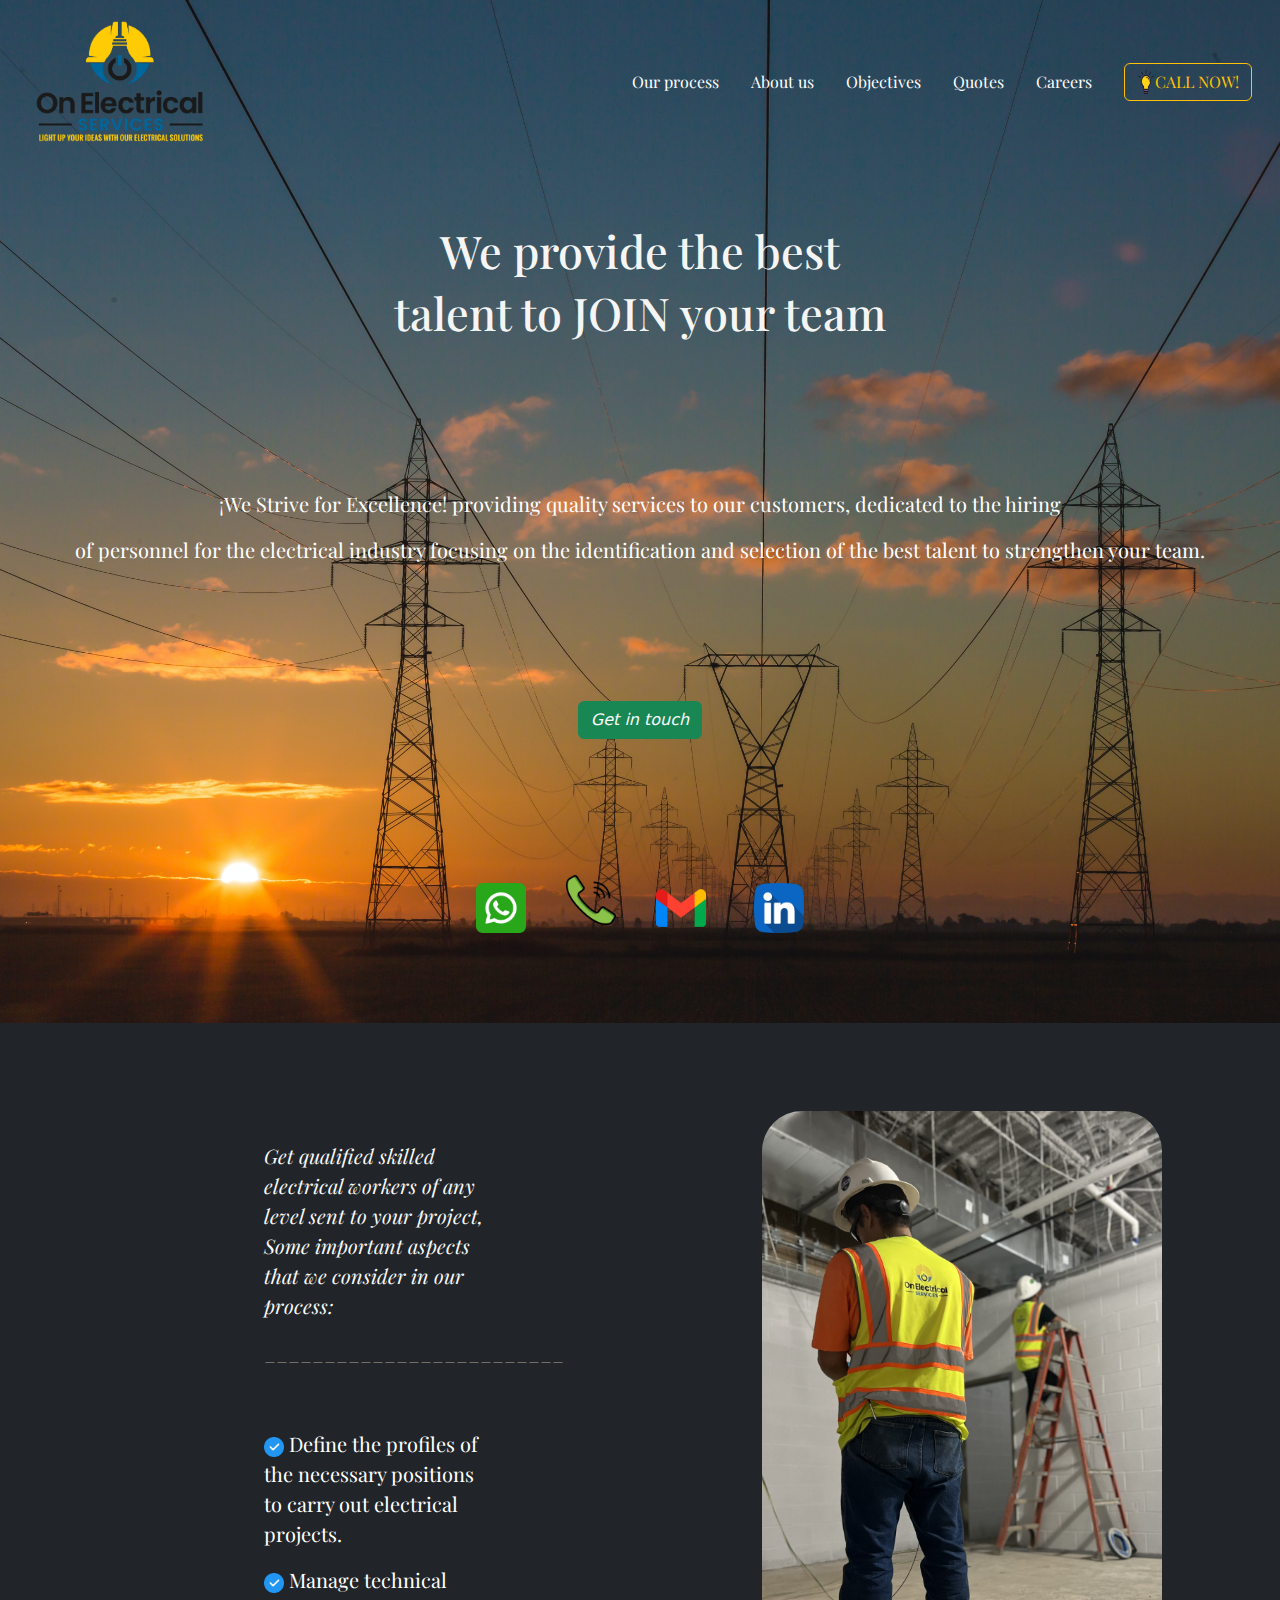
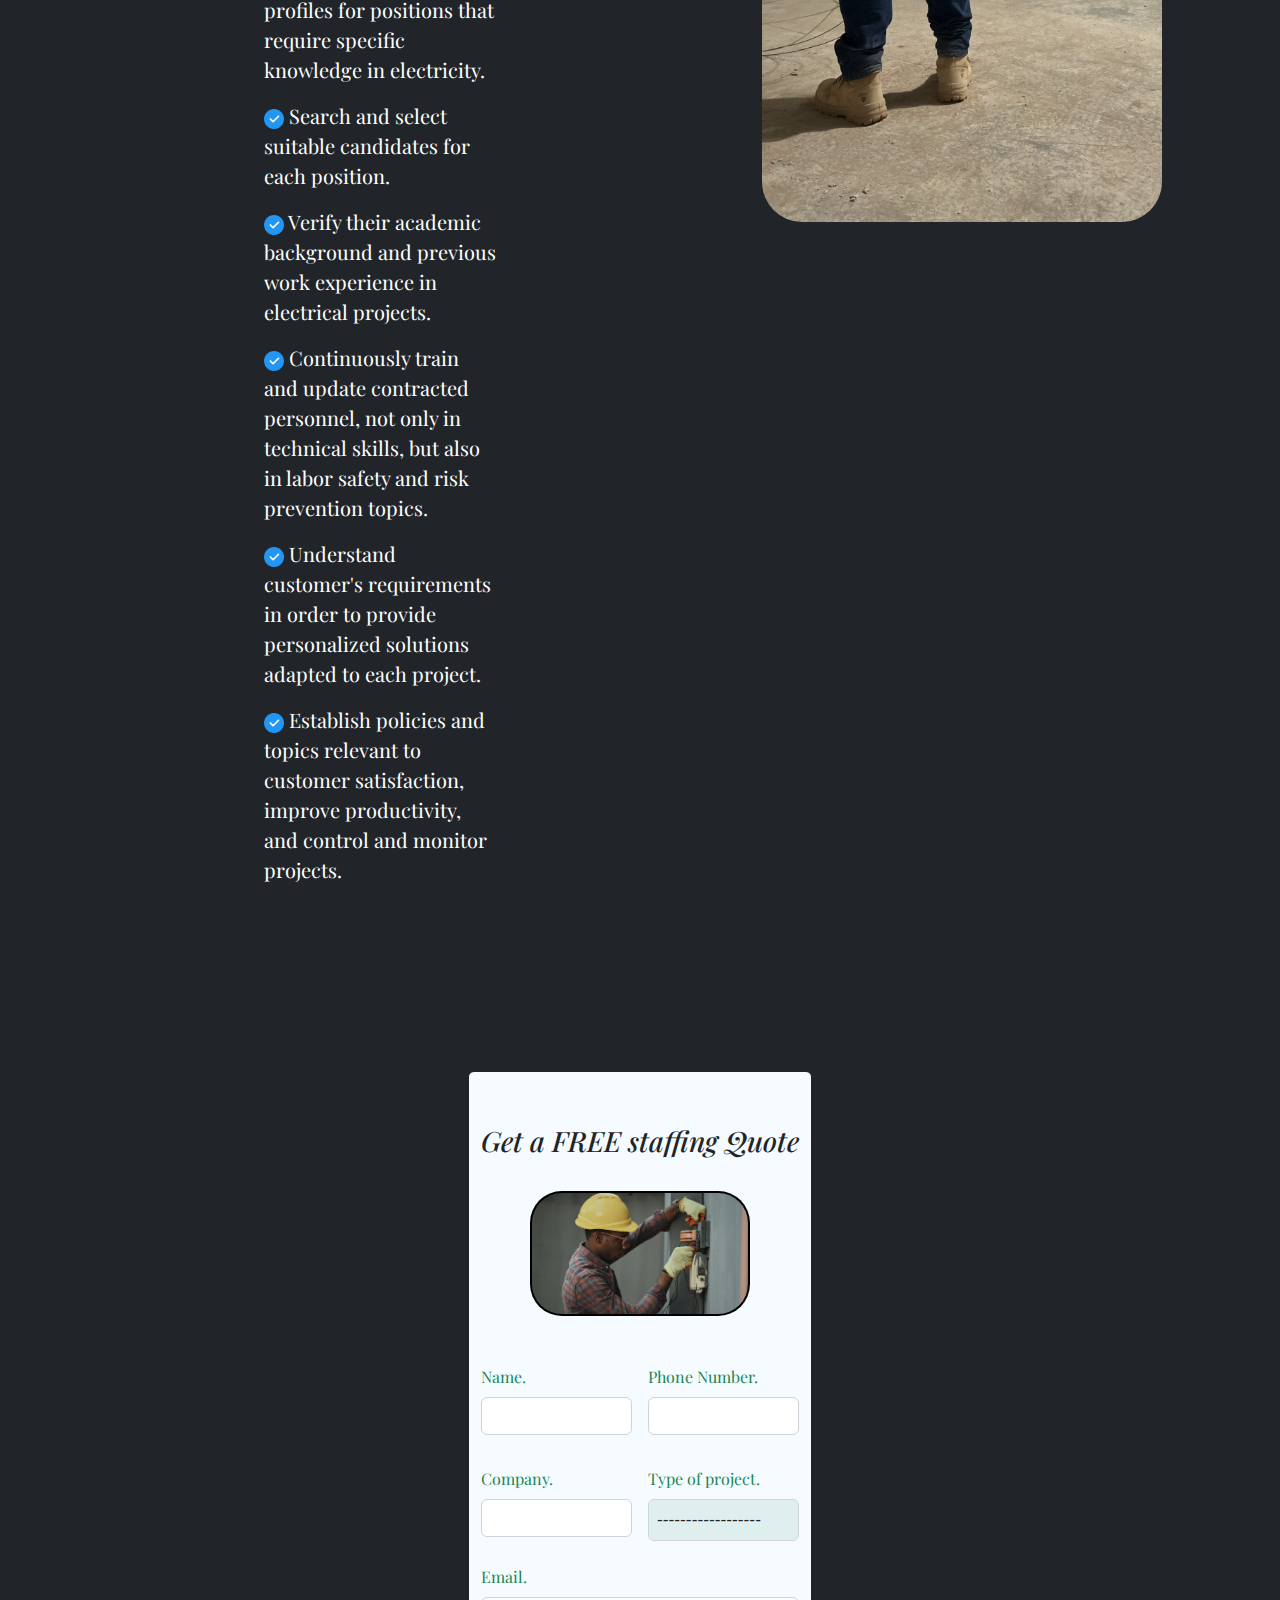
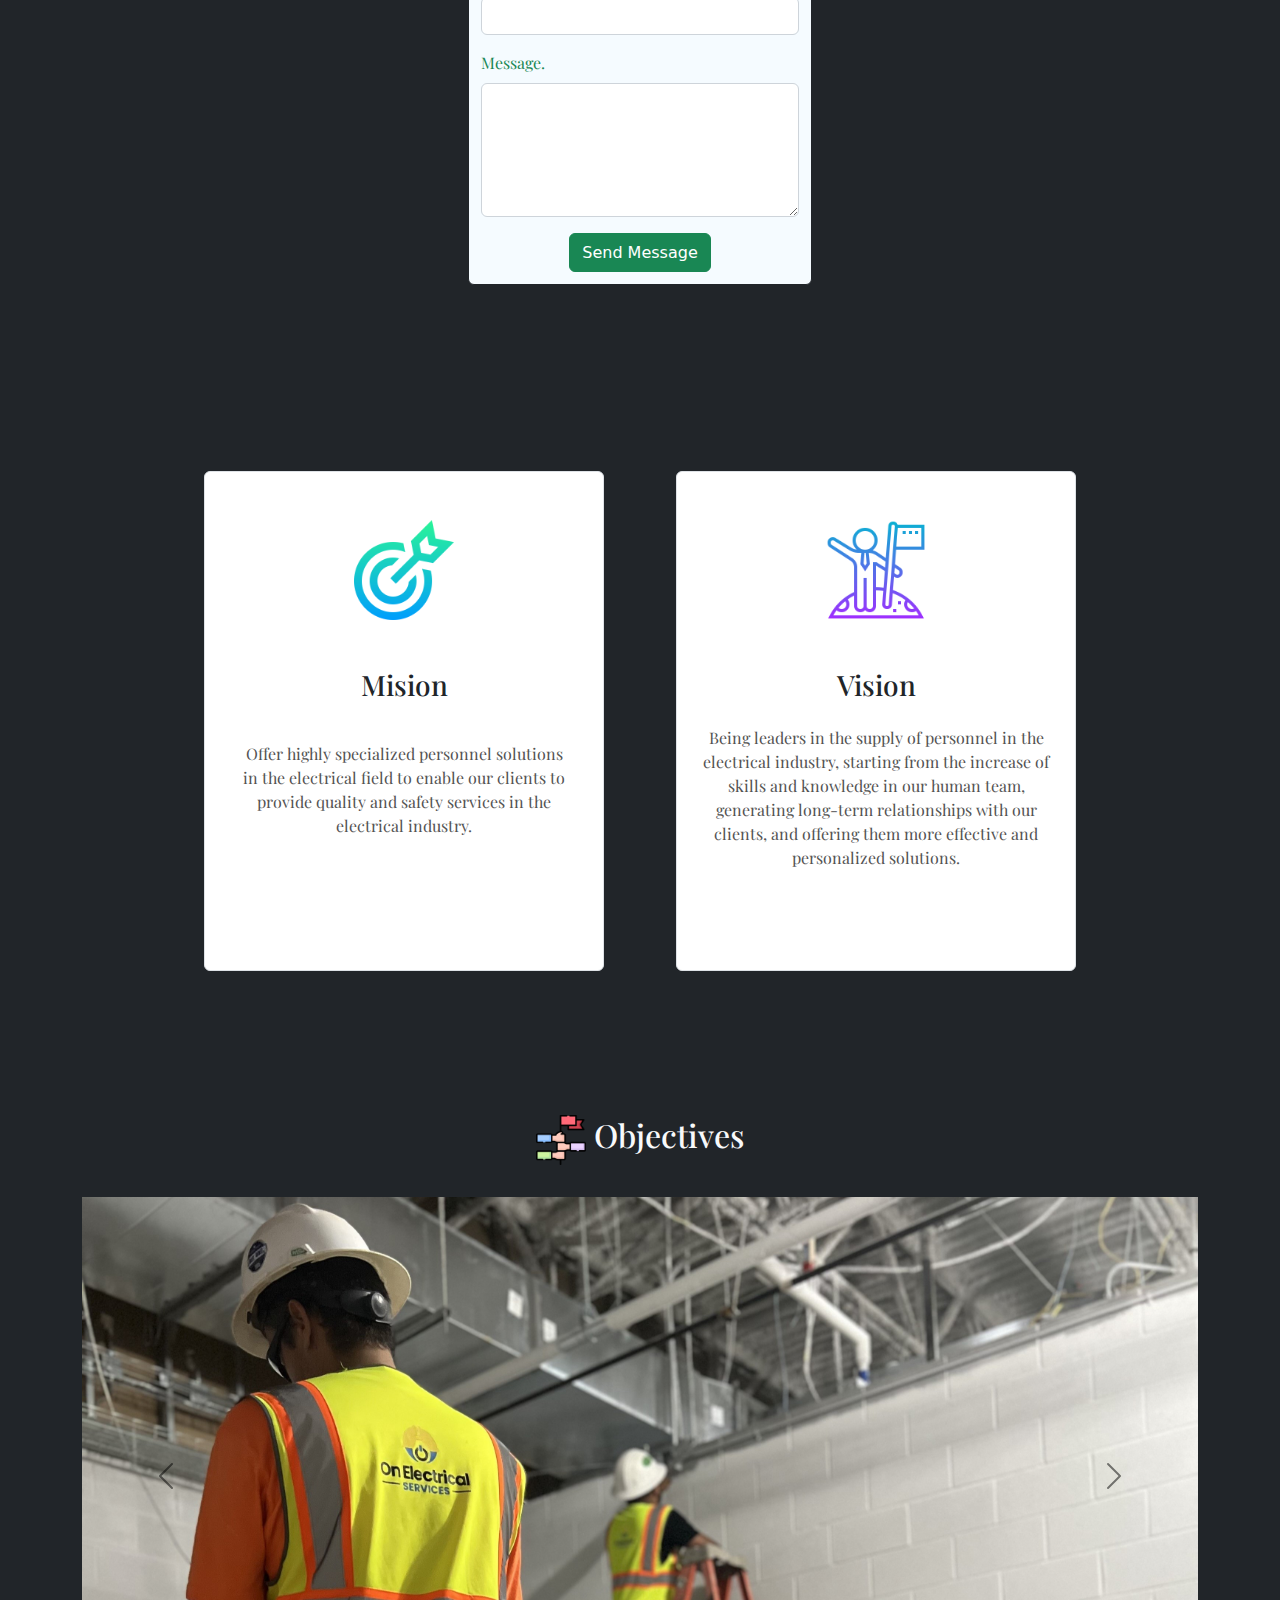
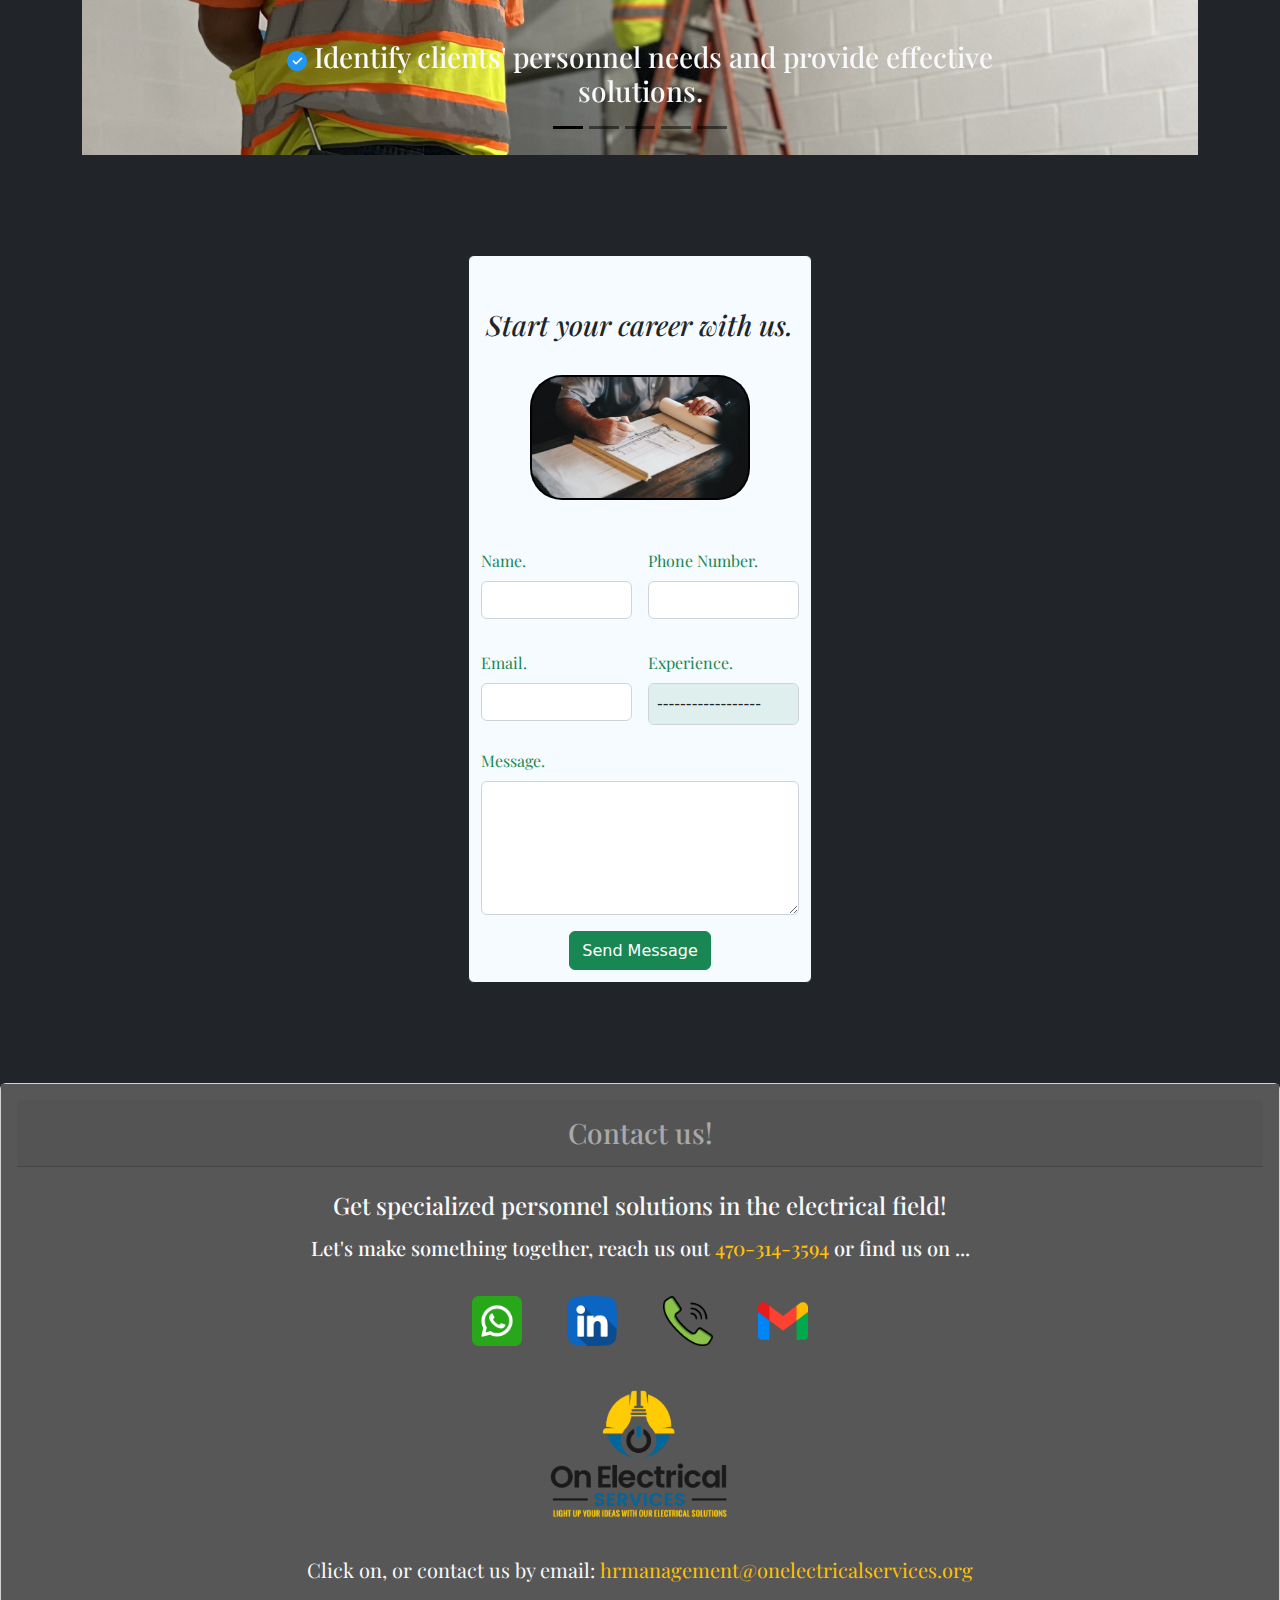
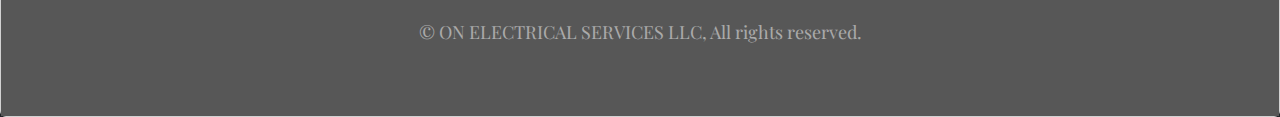
==== commit 584cbc01: "updating number" ====
--- a/public/index.html
+++ b/public/index.html
@@ -463,7 +463,7 @@
           <h3 class=" card-header text-center newfont1 text-white-50 p-3 ">Contact us!</h3>
               <div class="card-body">
                   <h4 class="card-title principalFF text-center m-2 titleresp newfont1 text-light">Get specialized personnel solutions in the electrical field!</h4>
-                  <h5 class="card-text principalFF text-center text-success m-3 subtitleresp newfont1 text-light">Let's make something together, reach us out <a href=""><p class="subtitleresp newfont1 text-warning displine">470-930-8495</p></a> or find us on ...</h5>
+                  <h5 class="card-text principalFF text-center text-success m-3 subtitleresp newfont1 text-light">Let's make something together, reach us out <a href=""><p class="subtitleresp newfont1 text-warning displine">470-314-3594</p></a> or find us on ...</h5>
                   <div class="d-flex justify-content-center align-items-center flex-wrap">
                     <div"> <!-- redshover -->
                 <a href="http://wa.me/14703143594" target="_blank" rel="noopener noreferrer"> <img class=" imgredsocial imgredresp" src="./img-PF/whatsapp.png" alt=""></a>
